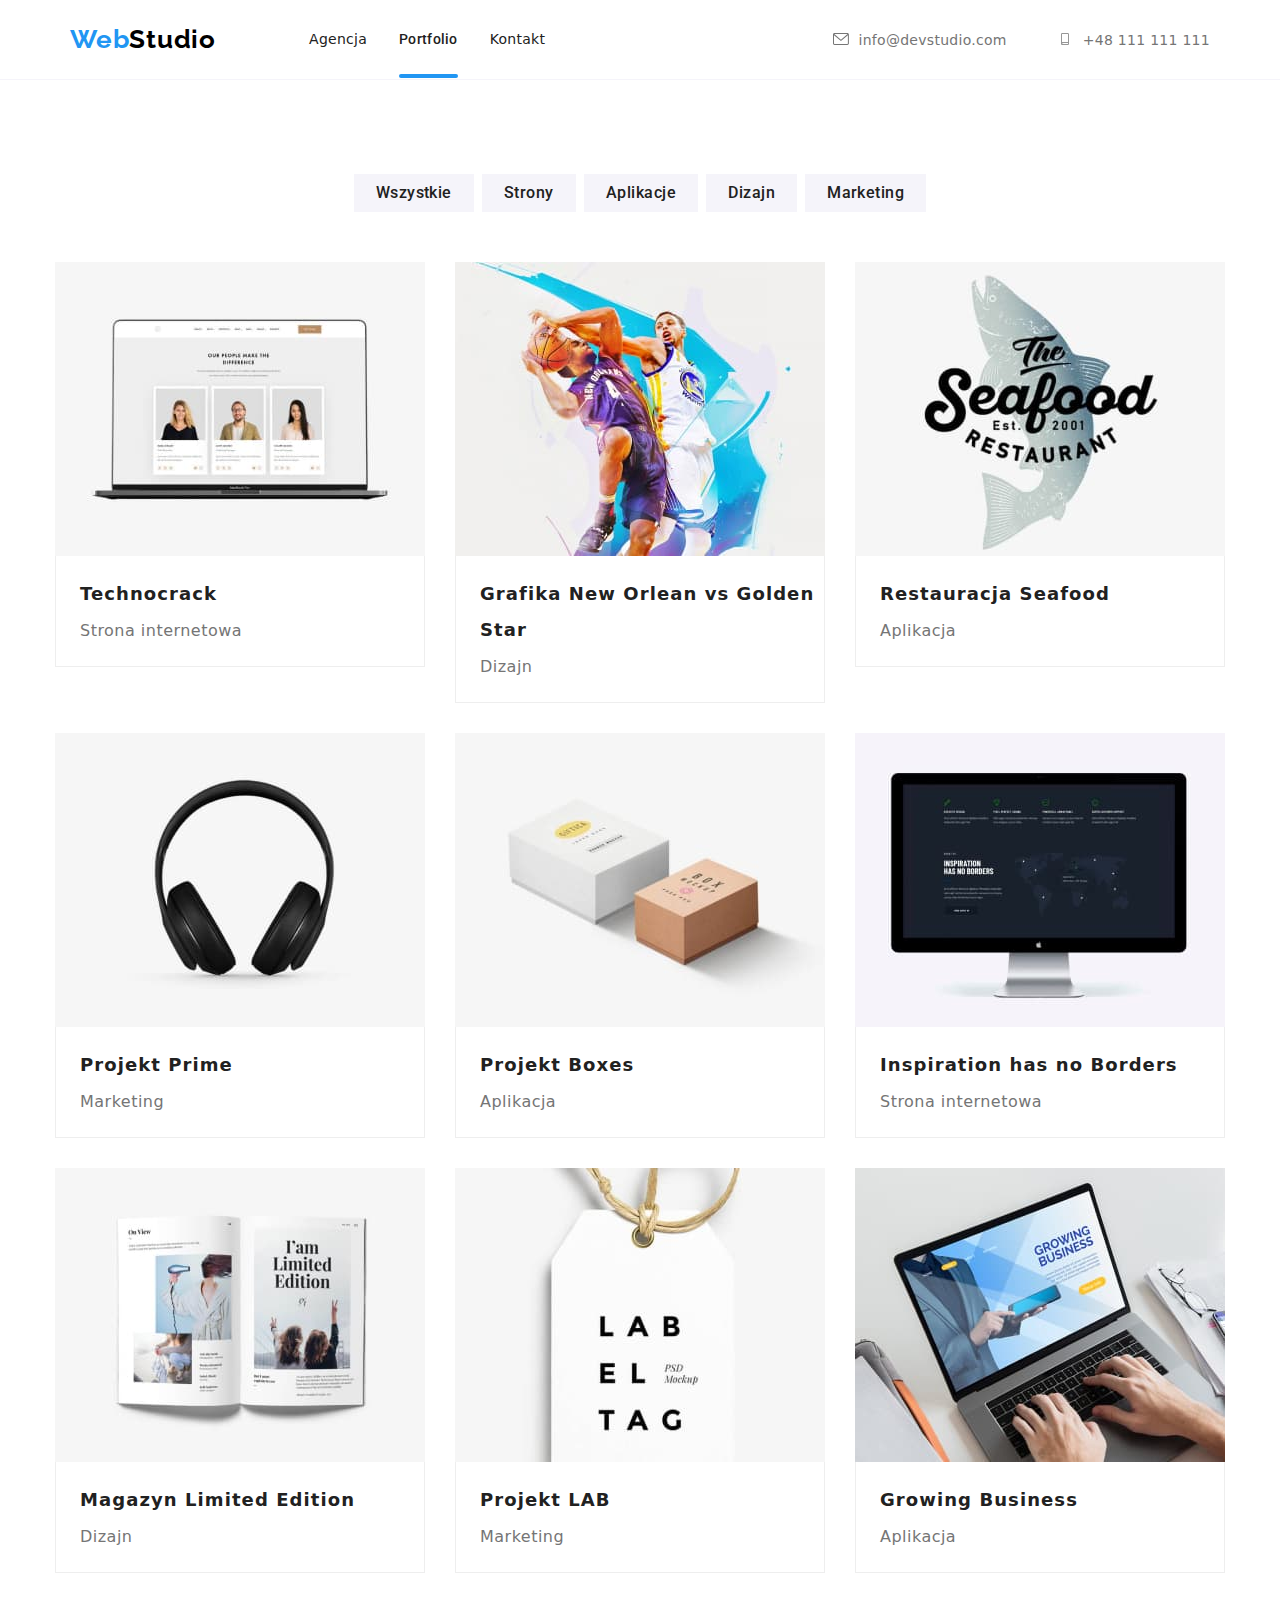
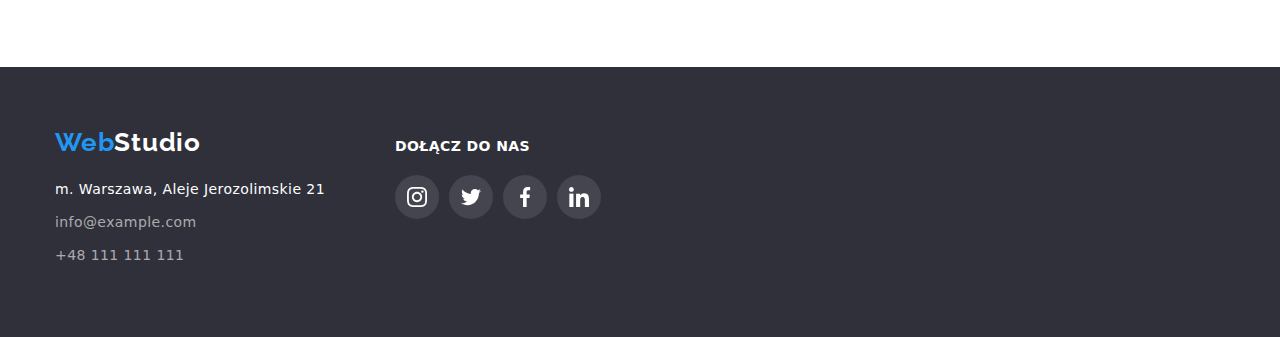
==== portfolio.html @ 225388a4 "Create portfolio.html" ====
<!DOCTYPE html>
<html lang="en">
  <head>
    <meta charset="UTF-8" />
    <meta http-equiv="X-UA-Compatible" content="IE=edge" />
    <meta name="viewport" content="width=device-width, initial-scale=1.0" />
    <link rel="stylesheet" href="./CSS/styles.css" />
    <link
      href="https://fonts.googleapis.com/css2?family=Raleway:wght@700&family=Roboto:wght@400;500;700;900&display=swap"
      rel="stylesheet"
    />
    <link
      rel="stylesheet"
      href="https://cdnjs.cloudflare.com/ajax/libs/modern-normalize/1.1.0/modern-normalize.min.css"
    />
    <title>Document</title>
  </head>
  <body>
    <header class="header">
      <div class="container">
        <section class="header_section">
          <nav class="navigation">
            <a class="navigation_link" href="index.html"> <span class="web">Web</span>Studio</a>
            <ul class="navigation_list">
              <li class="navigation_list_item">
                <a class="nav_list_link" href="index.html">Agencja</a>
              </li>
              <li class="navigation_list_item">
                <a class="nav_list_link navigation_link_2" href="portfolio.html">Portfolio</a>
              </li>
              <li class="navigation_list_item">
                <a class="nav_list_link" href="#">Kontakt</a>
              </li>
            </ul>
          </nav>
          <ul class="contacts_list">
            <li class="contacts_item">
              <a class="contacts_link" href="mailto:info@example.com">
                <svg class="header_icon" width="16px" height="12px">
                  <use href="./images/symbol-defs.svg#icon-envelope"></use></svg
                >info@devstudio.com</a
              >
            </li>
            <li class="contacts_item">
              <a class="contacts_link" href="tel:+48 111 111 111">
                <svg class="header_icon" width="16px" height="12px">
                  <use href="./images/symbol-defs.svg#icon-smartphone"></use></svg
                >+48 111 111 111</a
              >
            </li>
          </ul>
        </section>
      </div>
    </header>

    <main class="main">
      <div class="container">
        <section class="btn_section">
          <ul class="btn_list">
            <li><button class="btn" type="button">Wszystkie</button></li>
            <li><button class="btn" type="button">Strony</button></li>
            <li><button class="btn" type="button">Aplikacje</button></li>
            <li><button class="btn" type="button">Dizajn</button></li>
            <li><button class="btn" type="button">Marketing</button></li>
          </ul>
        </section>
        <section>
          <ul class="img_list">
            <li class="img_list_item_1">
              <div class="animation">
              <img class="img" src="images/img8.jpg" width="370" height="294" alt="Ekran" />
             <p class="animation_2">
                Technocrack jest popularną platformą wykorzystywaną do
                rozpowszechniania koronawirusa. Firmy wykorzystują tę
                platformę do celów szpiegowskich i ataków na niezabezpieczone
                serwery konkurencji
            </p>
          </div>
            <div>
              <h5 class="img_list_item_h5">Technocrack</h5>
              <p class="img_list_item_p">Strona internetowa</p>
            </div>
            </li>
            <li class="img_list_item_1">
              <div class="animation">
              <img
                class="img"
                src="images/img9.jpg"
                width="370"
                height="294"
                alt="Golden State vs New Orlean"
              />
              <p class="animation_2">
                Technocrack jest popularną platformą wykorzystywaną do
                rozpowszechniania koronawirusa. Firmy wykorzystują tę
                platformę do celów szpiegowskich i ataków na niezabezpieczone
                serwery konkurencji
            </p>
          </div>

            <div>
              <h5 class="img_list_item_h5">Grafika New Orlean vs Golden Star</h5>
              <p class="img_list_item_p">Dizajn</p>
              </div>
            </li>
            <li class="img_list_item_1">
                <div class="animation">
              <img
                class="img"
                src="images/img10.jpg"
                width="370"
                height="294"
                alt="Restauracja logo"
              />
               <p class="animation_2">
                Technocrack jest popularną platformą wykorzystywaną do
                rozpowszechniania koronawirusa. Firmy wykorzystują tę
                platformę do celów szpiegowskich i ataków na niezabezpieczone
                serwery konkurencji
            </p>
          </div>
          <div>
              <h5 class="img_list_item_h5">Restauracja Seafood</h5>
              <p class="img_list_item_p">Aplikacja</p>
              </div>
            </li>
            <li class="img_list_item_1">
              <div class="animation">
              <img class="img" src="images/img11.jpg" width="370" height="294" alt="Słuchawki" />
             <p class="animation_2">
                Technocrack jest popularną platformą wykorzystywaną do
                rozpowszechniania koronawirusa. Firmy wykorzystują tę
                platformę do celów szpiegowskich i ataków na niezabezpieczone
                serwery konkurencji
            </p>
            </div>
            <div>
              <h5 class="img_list_item_h5">Projekt Prime</h5>
              <p class="img_list_item_p">Marketing</p>
              </div>
            </li>
            <li class="img_list_item_1">
              <div class="animation">
              <img class="img" src="images/img12.jpg" width="370" height="294" alt="Boxy" />
              <p class="animation_2">
                Technocrack jest popularną platformą wykorzystywaną do
                rozpowszechniania koronawirusa. Firmy wykorzystują tę
                platformę do celów szpiegowskich i ataków na niezabezpieczone
                serwery konkurencji
            </p>
            </div>
            <div>
              <h5 class="img_list_item_h5">Projekt Boxes</h5>
              <p class="img_list_item_p">Aplikacja</p>
              </div>
            </li>
            <li class="img_list_item_1">
              <div class="animation">
              <img class="img" src="images/img13.jpg" width="370" height="294" alt="Monitor" />
             <p class="animation_2">
                Technocrack jest popularną platformą wykorzystywaną do
                rozpowszechniania koronawirusa. Firmy wykorzystują tę
                platformę do celów szpiegowskich i ataków na niezabezpieczone
                serwery konkurencji
            </p>
            </div>
            <div>
              <h5 class="img_list_item_h5">Inspiration has no Borders</h5>
              <p class="img_list_item_p">Strona internetowa</p>
              </div>
            </li>
            <li class="img_list_item_1">
              <div class="animation">
              <img class="img" src="images/img14.jpg" width="370" height="294" alt="Książka" />
             <p class="animation_2">
                Technocrack jest popularną platformą wykorzystywaną do
                rozpowszechniania koronawirusa. Firmy wykorzystują tę
                platformę do celów szpiegowskich i ataków na niezabezpieczone
                serwery konkurencji
            </p>
            </div>
            <div>
              <h5 class="img_list_item_h5">Magazyn Limited Edition</h5>
              <p class="img_list_item_p">Dizajn</p>
              </div>
            </li>
            <li class="img_list_item_1">
              <div class="animation">
              <img class="img" src="images/img15.jpg" width="370" height="294" alt="Etykieta" />
              <p class="animation_2">
                Technocrack jest popularną platformą wykorzystywaną do
                rozpowszechniania koronawirusa. Firmy wykorzystują tę
                platformę do celów szpiegowskich i ataków na niezabezpieczone
                serwery konkurencji
            </p>
            </div>
            <div>
              <h5 class="img_list_item_h5">Projekt LAB</h5>
              <p class="img_list_item_p">Marketing</p>
              </div>
            </li>
            <li class="img_list_item_1">
              <div class="animation">
              <img class="img" src="images/img16.jpg" width="370" height="294" alt="Laptop" />
              <p class="animation_2">
                Technocrack jest popularną platformą wykorzystywaną do
                rozpowszechniania koronawirusa. Firmy wykorzystują tę
                platformę do celów szpiegowskich i ataków na niezabezpieczone
                serwery konkurencji
            </p>
            </div>
            <div>
              <h5 class="img_list_item_h5">Growing Business</h5>
              <p class="img_list_item_p">Aplikacja</p>
              </div>
            </li>
          </ul>
        </section>
      </div>
    </main>
   
     <footer class="footer">
      <div class="container">
        <div class="footer__secondary">
        <div class="footer_contacts">
        <h3 class="h3_footer">
          <a class="navigation_link navigation_link--secondary" href="index.html">
            <span class="web">Web</span>Studio
          </a>
        </h3>
        <address class="address">
          <p class="address_p">m. Warszawa, Aleje Jerozolimskie 21</p>
          <ul class="address_list">
            <li class="address_list_item">
              <a class="address_link" href="mailto:info@example.com">info@example.com</a>
            </li>
            <li class="address_list_item">
              <a class="address_link" href="tel:+48 111 111 111">+48 111 111 111</a>
            </li>
          </ul>
          </div>
          <div class="footer_2">
            <span class="footer_2_header">Dołącz do nas</span>
        <ul class="footer_2_socialmedia">
            <li class="socialmedia_item">
                <a href=""  class="socialmedia_li_2">
                    <svg class="social_svg" width="44px" height="44px">
                        <use  width="20px"
                        height="20px"
                        x="12"
                        y="12"
                         href="./images/symbol-defs.svg#icon-instagram-2"></use>
                    </svg>
                </a>
            </li>
            <li class="socialmedia_item">
                <a href=""  class="socialmedia_li_2">
                    <svg class="social_svg" width="44px" height="44px">
                      <use width="20px"
                        height="20px"
                        x="12"
                        y="12" href="./images/symbol-defs.svg#icon-twitter-1"></use>
                    </svg>
                </a>
              </li>
              <li class="socialmedia_item">
                <a href=""  class="socialmedia_li_2">
                    <svg class="social_svg" width="44px" height="44px">
                        <use width="20px"
                        height="20px"
                        x="12"
                        y="12" href="./images/symbol-defs.svg#icon-facebook-1"></use>
                    </svg>
                </a>
              </li>
            <li class="socialmedia_item">
                <a href=""  class="socialmedia_li_2">
                  <svg class="social_svg" width="44px" height="44px">
                        <use width="20px"
                        height="20px"
                        x="12"
                        y="12" href="./images/symbol-defs.svg#icon-linkedin-1"></use>
                      </svg>
                </a>
            </li>
          </ul>
        </div>
        </div>
      </div>
    </address>
    </footer>
  </body>
</html>
---- CSS/styles.css ----
:root {
    --main-font:'Roboto', sans-serif;
    --secondary-font:'Raleway', sans-serif;
    --main-color:  #2196F3;
}

body {

    font-family: var(--main-font);
}


/* =======HEADER====== */
header {
    border-bottom: solid 1px #F5F4FA;
    width: 100%;
}


.container {
    width: 100%;
    max-width: 1200px;
    margin: 0 auto;
    padding: 0 15px;
    
}

img {
    display: block;
}
.section {
    padding-top: 94px;
    padding-bottom: 94px;
}



.header {
display: flex;
    align-items: center;
    height: 80px;
}


.header_section{
    width: 100%;
        max-width: 1200px;
        margin: 0 auto;
        padding: 0 15px;

        display: flex;
            align-items: center;
}

.navigation {

        display: flex;
        align-items: center;
        width: 50%;
        gap: 93px
}
    .navigation_list {
        
        display: flex;
            list-style: none;
            gap: 32px;
            margin: 0;
            padding: 0px;
        }


    
.navigation_link {

    font-family: 'Raleway';
        font-style: normal;
        font-weight: 700;
        font-size: 26px;
        line-height: 1.192;
        text-decoration: none;
        /* identical to box height */
    
        letter-spacing: 0.03em;
    
        color: #2196F3;
        color: #000000;

       
}

.navigation_link_2 {
    font-family: "Roboto";
        font-style: normal;
        color: var(--main-color);
        font-weight: 500;
        font-size: 14px;
        line-height: 1.14;
        letter-spacing: 0.02em;
        text-decoration: none;
        position: relative;
        transition: color 250ms cubic-bezier(0.4, 0, 0.2, 1)
    }


.navigation_link_2::after {
position: absolute;
    display: block;
    content: "";
    width: 100%;
    left: 0;
    right: 0;
    border-bottom: 4px solid var(--main-color);
    border-radius: 2px;
    bottom: -31px;
    margin: 0;
    cursor: default;
    pointer-events: none;
}


.web {
    color: #2196F3;
}
.nav_list_link {

   
        font-style: normal;
        font-weight: 500;
        font-size: 14px;
        line-height: 1.142;
        letter-spacing: 0.02em;
        text-decoration: none;
    
        color: #212121;
        transition: color 250ms cubic-bezier(0.4, 0, 0.2, 1),
        fill  250ms cubic-bezier(0.4, 0, 0.2, 1);
}

.nav_list_link:hover,
.nav_list_link:focus,
.contacts_link:hover,
.contacts_link:focus,
.header_icon:hover,
.header_icon:focus
 {
    color: var(--main-color);
    fill:var(--main-color);
}


.contacts_link:focus svg,
.contacts_link:hover svg {
    fill: var(--main-color);
}

/* .contacts_item:hover,
.contacts_item:focus {
    fill: var(--main-color);
    color: var(--main-color);
} */


.contacts_list {
   
    display: flex;
        margin-left: auto;
        gap: 50px;
        list-style: none;
        margin: 0;
        padding: 0px;
       
       margin-left: auto;
       align-items: center;
}
.contacts_link {
    display: flex;
align-items: center;
  
        font-style: normal;
        font-weight: 500;
        font-size: 14px;
        line-height: 1.142;
        letter-spacing: 0.02em;
        text-decoration: none;
    
        color: #757575;
    transition: color 250ms cubic-bezier(0.4, 0, 0.2, 1),
    fill 250ms cubic-bezier(0.4, 0, 0.2, 1);
}

.contacts_item {
    align-items:center ;
}

.header_icon {
    /* display:flex ; */
    /* justify-content: center; */
    align-items: center;
margin-right: 10px;
fill: #757575;
transition: color 250ms cubic-bezier(0.4, 0, 0.2, 1),
fill 250ms cubic-bezier(0.4, 0, 0.2, 1);

}

/* =======END HEADER====== */

/* =======MAIN====== */

ul,
ol {
    margin: 0;
    padding: 0
}

.background {
    
    display: flex;
    justify-content: center;
    
        /* margin-right: auto;
        margin-left: auto; */
}

.h1_section {
   background: #2F303A;
   
   width: 100%;
    height: 600px;
        display: flex;
        flex-direction: column;
        /* padding-top: 200px; */
       max-width: 1600px ;
        justify-content: center;
        align-items: center;
background-position: center;
background-repeat: no-repeat;
background-size:auto auto ;
        background-image: linear-gradient(to bottom, #2f303a66 0%, #2f303a66 100%),
                url("../images/backgrond.jpg");
                /* margin-right: 0;
    margin-left:0; */
 }
        
        
        

.h1 {
    
        width: 696px;
        /* height: 120px; */
        /* left: 452px;
        top: 200px;
        right: 452px;
        bottom: 280px; */

    font-style: normal;
        font-weight: 900;
        font-size: 44px;
        line-height: 1.363;
        /* or 136% */
    
        text-align: center;
        letter-spacing: 0.06em;
        text-transform: uppercase;
    
        color: #FFFFFF;
        margin:0 auto;
        
        padding-bottom: 30px;
}

.h1_btn {
    display: flex;
    /* top:350px;
    bottom: 200px; */
font-family: 'Roboto';
font-style: normal;
    font-weight: 700;
    font-size: 16px;
    line-height: 1.875;
    /* identical to box height, or 188% */
    height: 50px;
    width: 200px;
    justify-content: center;
    align-items: center;
    
    

 

    color: #FFFFFF;

    cursor: pointer;
  
    background-color:  #2196F3;;
box-shadow: 0px 4px 4px rgba(0, 0, 0, 0.15);
    border-radius: 4px;
   margin:0 auto

   
}

.list {
    list-style: none;
    display: flex;
        justify-content: center;
        gap: 30px;
        padding-top: 94px;
        margin: 0;
}

.list_item {
    display: inline-block;
}



.list_item_h4 {
    
    font-style: normal;
        font-weight: 700;
        font-size: 14px;
        line-height: 1.142;
        letter-spacing: 0.03em;
        text-transform: uppercase;
    
        color: #212121;
}

.list_item_p{
  
        font-style: normal;
        font-weight: 400;
        font-size: 14px;
        line-height: 1.714;
        /* or 171% */
    
        letter-spacing: 0.03em;
    
        color: #757575;
}

.heading {
  
        font-style: normal;
        font-weight: 700;
        font-size: 36px;
        line-height: 1.166;
        text-align: center;
        letter-spacing: 0.03em;
    
        color: #212121;
        padding-bottom: 50px;
        margin: 0;
        padding-top: 94px;
}

.img_list1 {
    list-style: none;
    display: flex;
    justify-content: center;
    gap: 30px;
    
        padding-bottom: 94px;
        margin: 0;
    
}

.img_list_item {
    display: inline-block;
        width: 370px;
        height: 294px;
        position: relative;
    }
        

.img_list_item:nth-child(1) {
    padding-left: 0px;
}

.img_list_item:nth-child(3) {
    padding-right: 0px;
}
.img{
    display: block;
        width: 370px;
        height: 294px;
}

.background_description{
    display: block;
        position: absolute;
        bottom: 0;
        left: 0;
        margin: 0px;
        font-weight: 700;
        font-size: 14px;
        line-height: 1.14;
        text-align: center;
        letter-spacing: 0.03em;
        text-transform: uppercase;
        color: #ffffff;
        padding: 27px 0;
        width: 370px;
        height: 70px;
        background: rgba(47, 48, 58, 0.8);
    }


.team_section {
   
    
        width: 100%;
        height: 648px;
        left: 0px;
        top: 1449px;
    
        background: #F5F4FA;
        justify-content: center;
        padding-bottom: 94px;
}
.socialmedia {

    display: flex;
        justify-content: center;
        margin-top: 16px;
        grid-gap: 10px;
        padding-bottom: 30px;
        list-style: none;
}

.socialmedia_item {
    background: rgba(255, 255, 255, 0.1);
    border-radius: 50%;
}

.socialmedia_li  {
    display: flex;
        width: 44px;
        height: 44px;
        border-radius: 50%;
        fill: #AFB1B8;
        
        transition: fill 250ms cubic-bezier(0.4, 0, 0.2, 1),
        background-color 250ms cubic-bezier(0.4, 0, 0.2, 1);
}

.socialmedia_li:hover,
.socialmedia_li:focus {
    fill:#FFFFFF;
background-color: #2196f3;
border-radius: 50%;
}
.heading_team {
font-style: normal;
    font-weight: 700;
    font-size: 36px;
    line-height: 1.166;
    text-align: center;
    letter-spacing: 0.03em;

    color: #212121;
    padding-bottom: 50px;

    margin: 0;
    padding-top:94px ;
}
.team_list_item {
    height: 428px;
background: #FFFFFF;
box-shadow: 0px 1px 3px rgba(0, 0, 0, 0.12), 0px 1px 1px rgba(0, 0, 0, 0.14), 0px 2px 1px rgba(0, 0, 0, 0.2);
    border-radius: 0px 0px 4px 4px;

}

.team_img_h5 {
   
        font-style: normal;
        font-weight: 500;
        font-size: 16px;
        line-height: 1.187;
        /* identical to box height */
    
        text-align: center;
        letter-spacing: 0.03em;
    
        color: #212121;
        padding-top: 25px;
        margin: 0;
}

.team_list {
list-style: none;
display: flex;
    justify-content: center;
    gap: 30px;
    margin: 0;
    padding: 0px;
}


.team_img_p {
  
        font-style: normal;
        font-weight: 400;
        font-size: 16px;
        line-height: 1.187;
        /* identical to box height */
    
        text-align: center;
        letter-spacing: 0.03em;
    
        color: #757575;
        padding-top: 10px;
        margin: 0;
}

.btn_section {
    display: flex;
    justify-content: center;
}

.btn_list {
    list-style: none;
    display: flex;
   
    margin: 0;
    padding-top: 94px;
    padding-left: 0px;
    padding-bottom: 50px;
    gap: 8px;
}

.btn {
font-family: 'Roboto';
        font-style: normal;
        font-weight: 500;
        font-size: 16px;
        line-height: 1.625;
        /* identical to box height, or 162% */
    padding: 6px 22px;
        
        text-align: center;
        letter-spacing: 0.03em;
    
        color: #212121;

        background: #F5F4FA;
           
            cursor: pointer;
            border: 0;
            transition: color 250ms cubic-bezier(0.4, 0, 0.2, 1),
            box-shadow  250ms cubic-bezier(0.4, 0, 0.2, 1),
            background 250ms cubic-bezier(0.4, 0, 0.2, 1);
            
}



.btn:hover,
.btn:focus {
    font-family: 'Roboto';
        font-style: normal;
        font-weight: 500;
        font-size: 16px;
        line-height: 1.625;
        /* identical to box height, or 162% */
    
        text-align: center;
        letter-spacing: 0.03em;
    
        color: #FFFFFF;

        background: #2196F3;
            /* shadow-middle */
        
            box-shadow: 0px 3px 1px rgba(0, 0, 0, 0.1), 0px 1px 2px rgba(0, 0, 0, 0.08), 0px 2px 2px rgba(0, 0, 0, 0.12);
            
            cursor: pointer;
}

.img_list {
    display: flex;
    justify-content: center;
    flex-wrap: wrap;
    gap:30px;
    margin: 0;
    list-style: none;
    padding: 0;
    padding-bottom: 94px;

 
}

.img_list_item_1 {
justify-content: center;
width: 370px;
    background: #FFFFFF;
        
        transition: box-shadow 250ms cubic-bezier(0.4, 0, 0.2, 1)
        
       
}

.img_list_item_h5 {
    
        font-style: normal;
        font-weight: 700;
        font-size: 18px;
        line-height: 2;
        /* identical to box height, or 200% */
    
        letter-spacing: 0.06em;
    
        color: #212121;
        padding-top: 20px;
        padding-left: 24px;
        margin: 0;
        
        border-left: solid 1px #EEEEEE;
        border-right:solid 1px #EEEEEE;

}

.img_list_item_p {
    
        font-style: normal;
        font-weight: 400;
        font-size: 16px;
        line-height: 1.875;
        /* identical to box height, or 188% */
    
        letter-spacing: 0.03em;
        padding-top: 4px;
        padding-left: 24px;
        margin: 0;
    
        color: #757575;
        border-left: solid 1px #EEEEEE;
            border-right: solid 1px #EEEEEE;
            border-bottom:solid 1px #EEEEEE ;
            padding-bottom: 20px;
}

.clients_header {
font-style: normal;
font-weight: 700;
    font-size: 36px;
    line-height: 1.166;


    display: flex;
    text-align: center;
    justify-content: center;
    padding-top: 94px;
}

.clients_list{
    display: flex;
    list-style: none;
    justify-content: center;
    align-items: center;
    gap: 30px;
    padding-bottom: 94px;
}

.client {

   
        border-radius: 4px;
        width: 170px;
        height: 92px;
        margin: auto;
       
    }
 
    .client_a {
        border: 1px solid #afb1b8;
            border-radius: 4px;
            width: 170px;
            height: 92px;
            display: flex;
            align-items: center;
            justify-content: center;
            transition: border-color 250ms cubic-bezier(0.4, 0, 0.2, 1),
             fill 250ms cubic-bezier(0.4, 0, 0.2, 1);
    }

        .client_a:hover ,
        .client_a:focus {
border-color: #2196F3;
/* fill: #2196F3; */
                }
   .client_a:hover .client_svg,
   .client_a:focus .client_svg {
    fill: #2196F3;
   }

   .client_svg:hover,
   .client_svg:focus {
    fill: #2196F3;
   }
    .client_svg {
        fill: #afb1b8;
        transition: 
                fill 250ms cubic-bezier(0.4, 0, 0.2, 1);
    }


    .animation {
        position: relative;
            overflow: hidden;
            transition: transform 250ms cubic-bezier(0.4, 0, 0.2, 1);
    }
    

    .animation_2 {
        position: absolute;
            top: 0;
            left: 0;
            width: 100%;
            height: 100%;
            background: rgba(33, 150, 243, 0.9);
            font-size: 18px;
            line-height: 1.56;
            color: #FFFFFF;
            padding: 49px 45px 49px 24px;
            transform: translateY(100%);
            transition: transform 250ms cubic-bezier(0.4, 0, 0.2, 1);
            /* transform: translateY(0) */
   margin: 0;
        }


        .animation:hover .animation_2 {
            transform: translateY(0)
        }
 
    .animation:hover {

        transform: translateY(0);
    }

    .img_list_item_1:hover,
    .img_list_item_1:focus {

        box-shadow: 0px 1px 1px rgba(0, 0, 0, 0.12),
                0px 4px 4px rgba(0, 0, 0, 0.06),
                1px 4px 6px rgba(0, 0, 0, 0.16);
            cursor: pointer;
    }
/* =======END MAIN====== */

/* =======FOOTER====== */

.navigation_link--secondary {
    display: flex;
    color: #FFFFFF;
    /* padding: 60px 1240px 20px 215px; */
    margin: 0;
    /* padding-top: 60px; */
   margin-bottom: 20px;
}

.footer {
    display: column;
    justify-content: center;
    background: #2F303A;
   padding-top: 60px;
   padding-bottom: 60px;
        width: 1600px;
        /* height: 252px; */
        /* top: 1628px;
        left: 0px; */
        /* top: 2097px; */
        width: 100%;
        
}

.footer__secondary {
    display: flex;
    align-items: baseline;
}

.footer_contacts {
    display: inline-block;
}

.h3_footer {
    margin: 0;
}

.address {
    
    margin: 0;
   
    /* padding-left: 215px; */
    
}

.address_list {
    list-style: none;
    gap: 9px;
    padding-left: 0%;
    margin: 0;
    padding: 0px;
}

.address_p {
   
        font-style: normal;
        font-weight: 400;
        font-size: 14px;
        line-height: 1.714;
        /* or 171% */
    
        letter-spacing: 0.03em;
    
        color: #FFFFFF;
        margin: 0;
        padding-bottom: 9px;
}

.address_list_item {
    padding-bottom: 9px;
}

.address_link {
    
        font-style: normal;
        font-weight: 400;
        font-size: 14px;
        line-height: 1.714;
        text-decoration: none;
        /* or 171% */
    
        letter-spacing: 0.03em;
    
        color: rgba(255, 255, 255, 0.6);
        transition: color 250ms cubic-bezier(0.4, 0, 0.2, 1);
}
 
.address_link:hover,
.address_link:focus {
    color: #2196F3;
    
}

.footer_2 {
    padding-left: 70px;
    /* margin-bottom: 70px; */
        display: inline-block;
        font-weight: 700;
        font-size: 14px;
        line-height: 1.14;
        letter-spacing: 0.03em;
        text-transform: uppercase;
        color: #ffffff;
       
}

.footer_2_socialmedia {
    display: flex;
        gap: 10px;
        list-style: none;
        padding-top: 20px;
        /* margin-top: 20px; */
}



.social_svg {
    fill: white;
}

.socialmedia_li_2 {
    display: flex;
    width: 44px;
    height: 44px;
    border-radius: 50%;
    transition: background-color 250ms cubic-bezier(0.4, 0, 0.2, 1);
}

.socialmedia_li_2:hover,
.socialmedia_li_2:focus {
    background-color:#2196f3 ;
    
    border-radius: 50%;
}
/* =======END FOOTER====== */

/* ======MODAL WIDOW====== */

.backdrop {
    position: fixed;
    left: 0;
    top: 0;
    width: 100%;
    height: 100%;
    background-color: rgba(0, 0, 0, 0.2);
    transition: opacity 500ms cubic-bezier(0.4, 0, 0.2, 1),
        visibility 500ms cubic-bezier(0.4, 0, 0.2, 1);
    opacity: 1;
    visibility: visible;
}
.modal_window{
  position:absolute;
    top:50%;
    left:50%;
    transform: translate(-50%, -50%);
    width:528px;
    height:581px;
    background-color: #ffffff;
    box-shadow: 0px 1px 3px rgba(0, 0, 0, 0.12), 
                0px 1px 1px rgba(0, 0, 0, 0.14),
                0px 2px 1px rgba(0, 0, 0, 0.2);
    border-radius: 4px;
 }

 .close-btn {
     position: absolute;
     top: 8px;
     right: 8px;
     width: 30px;
     height: 30px;
     background-color: #ffffff;
     border: 1px solid rgba(0, 0, 0, 0.1);
     border-radius: 50%;
     cursor: pointer;
 }

 .is-hidden{
    opacity: 0;
    visibility: hidden;
    pointer-events: none;
 }
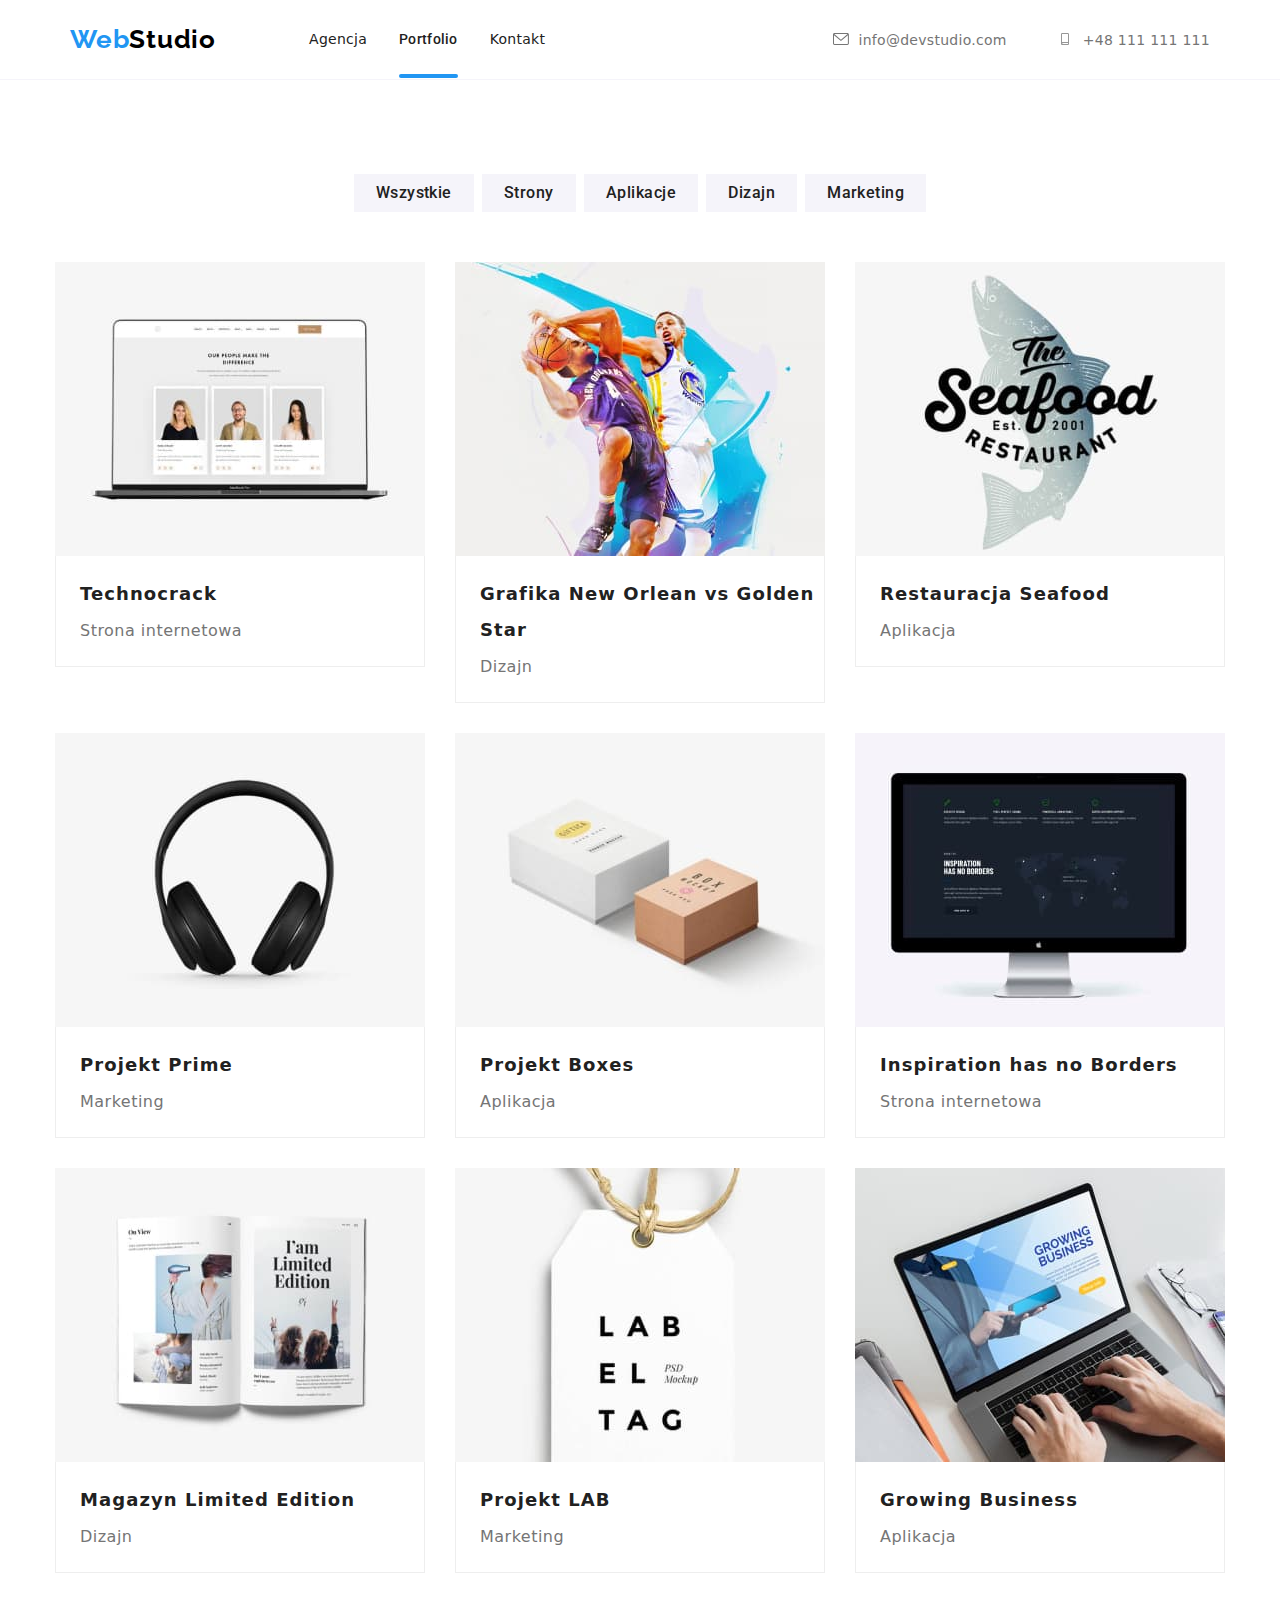
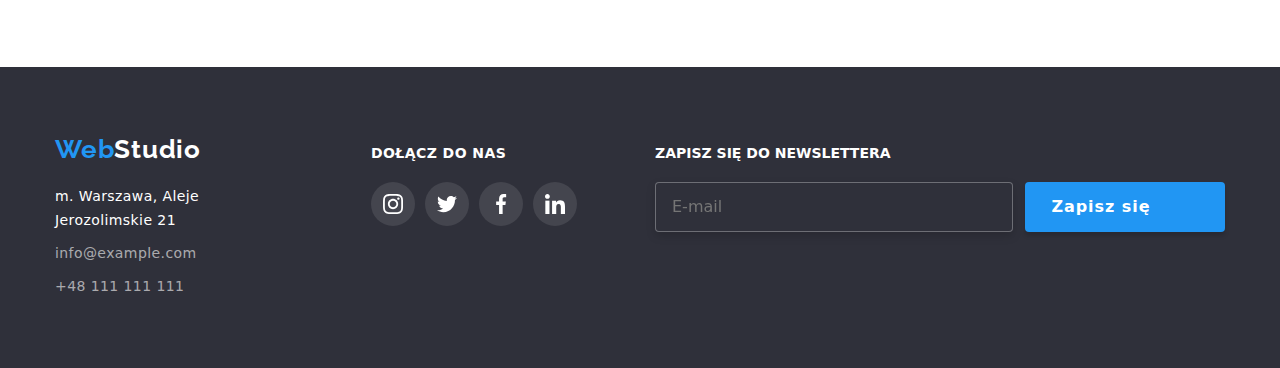
==== commit ea4a686f: "Update portfolio.html" ====
--- a/portfolio.html
+++ b/portfolio.html
@@ -285,6 +285,22 @@
             </li>
           </ul>
         </div>
+        <div class="footer_3">
+          <h4 class="newsletter_header">Zapisz się do newslettera</h4>
+            <form name="newsletter" autocomplete="on" class="newsletter_form">
+                <label>
+                    <input type="email" name="email" placeholder="E-mail" class="newsletter_input" />
+                </label>
+                <button type="submit" class="newsletter_button">
+                  Zapisz się
+                  <a href="">
+                  <svg width="24" height="24" class="newsletter_icon">
+                    <use href="./images/symbol-defs.svg#icon-icon-send-1"></use>
+                  </svg>
+                </a>
+                </button>
+              </form>
+            </div>
         </div>
       </div>
     </address>
--- a/CSS/styles.css
+++ b/CSS/styles.css
@@ -888,6 +888,66 @@
     
     border-radius: 50%;
 }
+
+.footer_3 {
+    display: inline-block;
+   
+    margin-left: 78px;
+}
+
+.newsletter_header {
+    font-weight: 700;
+    line-height: 1.14;
+    font-size: 14px;
+    color: #FFFFFF;
+    text-transform: uppercase;
+    margin-bottom: 20px;
+}
+
+.newsletter_form {
+    display: flex;
+    align-items: center;
+}
+
+.newsletter_input {
+    width: 358px;
+    height: 50px;
+    border: 1px solid rgba(255, 255, 255, 0.3);
+    filter: drop-shadow(0px 4px 4px rgba(0, 0, 0, 0.15));
+    border-radius: 4px;
+    background-color:#2f303a;
+    font-size: 16px;
+    line-height: 1.25;
+    color: rgba(255, 255, 255, 0.6);
+    padding: 15px 16px;
+    margin-right: 12px;
+}
+
+.newsletter_button {
+    width: 200px;
+    height: 50px;
+    background: #2196F3;
+    box-shadow: 0px 4px 4px rgba(0, 0, 0, 0.15);
+    fill: #ffffff;
+    color: #ffffff;
+    border-radius: 4px;
+    /* margin-left: 12px; */
+    padding: 10px;
+    border: none;
+    display: flex;
+    align-items: center;
+    text-align: center;
+    justify-content: center;
+    font-weight: 700;
+    font-size: 16px;
+    line-height: 1.88;
+    letter-spacing: 0.06em;
+    cursor: pointer;
+}
+.newsletter_icon {
+    margin-left: 24px;
+    fill: #FFFFFF;
+}
 /* =======END FOOTER====== */
 
 /* ======MODAL WIDOW====== */
@@ -936,4 +996,125 @@
     pointer-events: none;
  }
 
- + .modal_header {
+     font-weight: 700;
+     font-size: 20px;
+     line-height: 1.15;
+     top: 50%;
+     left: 50%;
+     letter-spacing: 0.03em;
+     text-align: center;
+     margin-top: 40px;
+     margin-left: 40px;
+     margin-right: 40px;
+     margin-bottom: 0px;
+     color: #212121;
+ }
+
+ .modal_form {
+     display: flex;
+     flex-direction: column;
+     justify-content: center;
+     padding: 12px 40px 0 40px;
+    }
+   
+    .modal_label {
+        display: block;
+        font-size: 12px;
+        line-height: 1.17;
+        letter-spacing: 0.01em;
+        color: #757575;
+        margin-bottom: 4px;
+}
+    
+    .form_modal_ {
+        position: relative;
+        margin-bottom: 10px;
+    }
+
+        .modal_input {
+            width: 448px;
+            height: 40px;
+            border: 1px solid rgba(33, 33, 33, 0.2);
+            border-radius: 4px;
+            padding: 12px 12px 12px 42px;
+            transition: border-color 250ms cubic-bezier(0.4, 0, 0.2, 1);
+        }
+    
+                .icon_1 {
+                    position: absolute;
+                    bottom: 20px;
+                    left: 15px;
+                    transform: translateY(50%);
+                    fill: #212121;
+                }
+        
+                .icon_2 {
+                    position: absolute;
+                    bottom: 20px;
+                    left: 14.27px;
+                    transform: translateY(50%);
+                    fill: #212121;
+                }
+        
+                .icon-3 {
+                    position: absolute;
+                    bottom: 20px;
+                    left: 13.5px;
+                    transform: translateY(50%);
+                    fill: #212121;
+                }
+
+                .modal_box{
+                  margin-top: 4px;
+                 margin-bottom: 20px;}
+      
+                 .modal_comment {
+            width: 448px;
+            height: 120px;
+            resize: none;
+            border: 1px solid rgba(33, 33, 33, 0.2);
+            font-size: 12px;
+            border-radius: 4px;
+            padding: 12px 16px 12px 16px;
+            transition: border-color 250ms cubic-bezier(0.4, 0, 0.2, 1);
+        }
+
+                .agreement_label {
+                    cursor: pointer;
+                    position: relative;
+                    display: inline-flex;
+                    align-items: center;
+                    justify-content: space-between;
+                }
+
+
+                 .agreement {
+                     
+                   
+                     display: block;
+                     width: 16px;
+                     height: 15px;
+                     margin-right: 8px;}
+
+                   .modal_button_send {
+                       width: 200px;
+                       height: 50px;
+                       background-color: #2196f3;
+                       box-shadow: 0px 4px 4px rgba(0, 0, 0, 0.15);
+                       border-radius: 4px;
+                       font-weight: 700;
+                       font-size: 16px;
+                       line-height: 1.88;
+                       letter-spacing: 0.06em;
+                       color: #ffffff;
+                       border: none;
+                       margin: 0 auto;
+                       cursor: pointer;
+                       margin-top: 30px;
+                       transition: background-color 250ms cubic-bezier(0.4, 0, 0.2, 1);
+                       display: flex;
+                       align-items: center;
+                       text-align: center;
+                       justify-content: center;
+                   }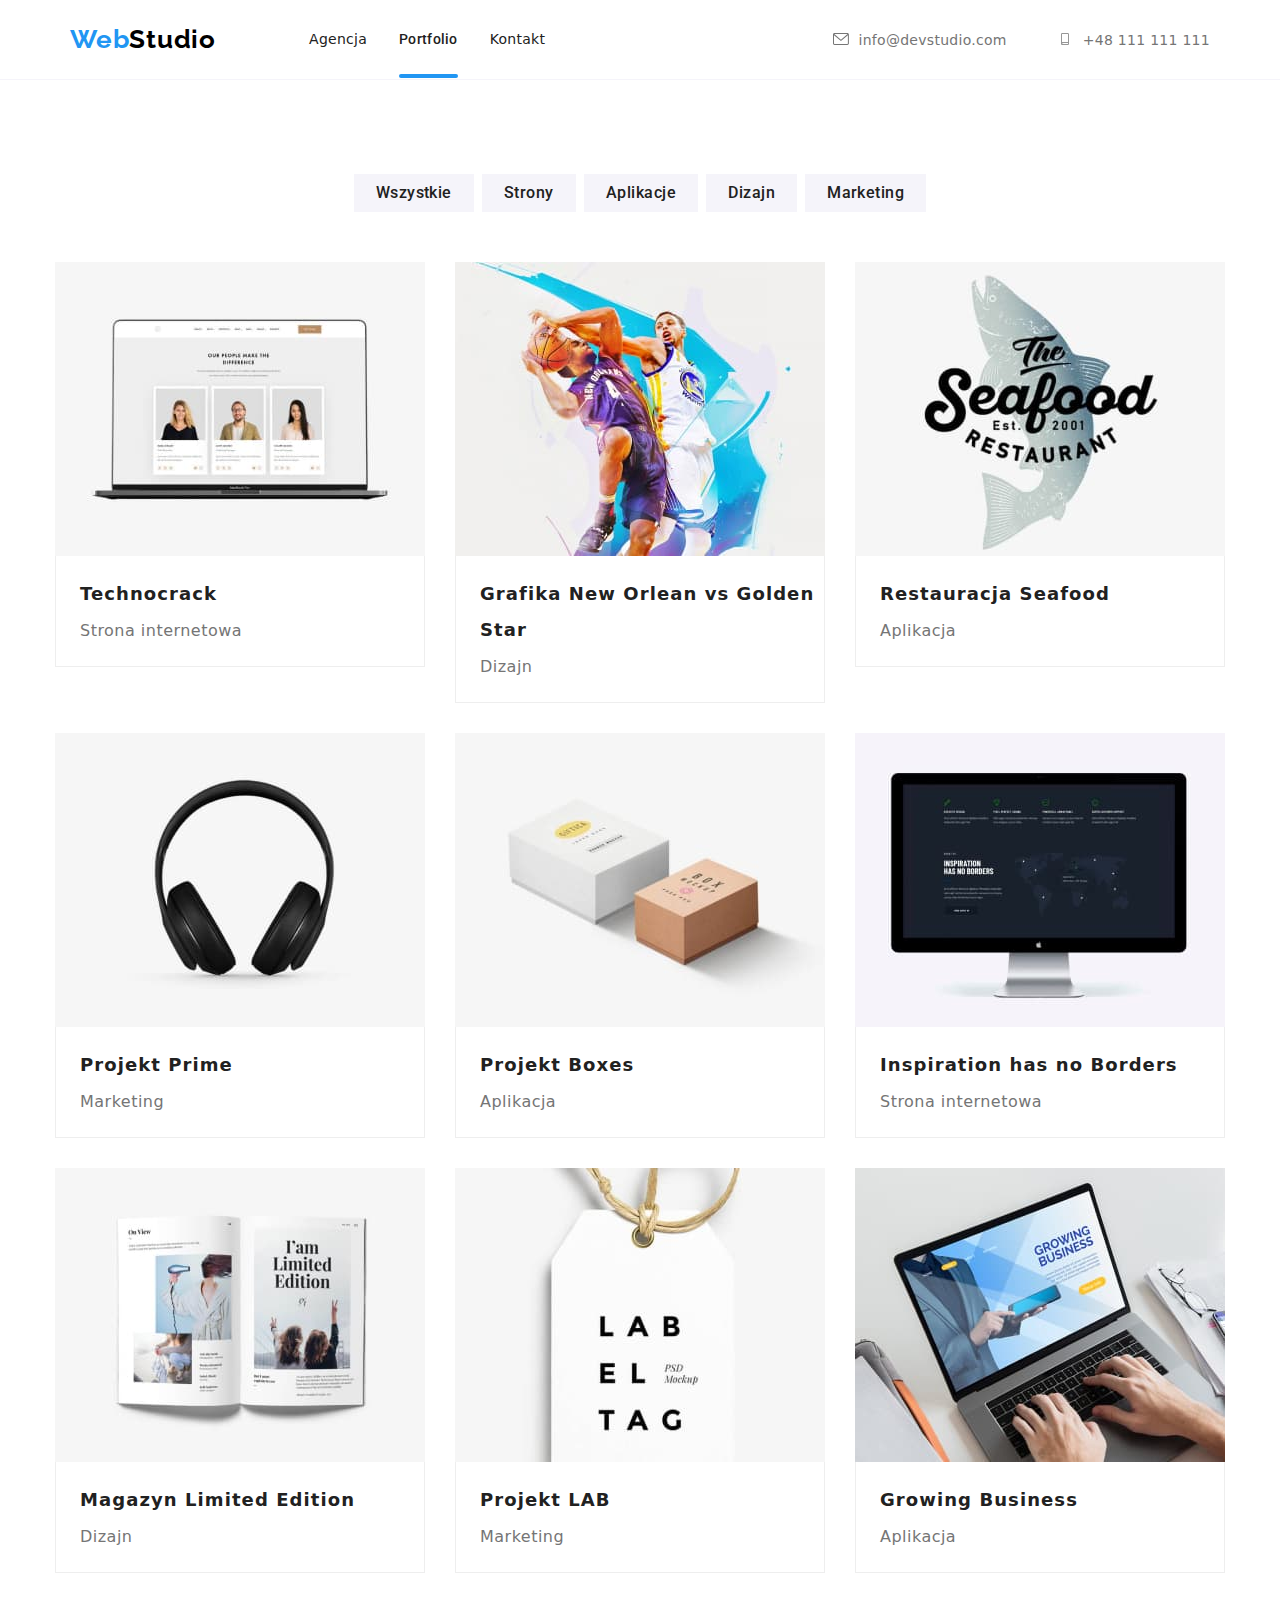
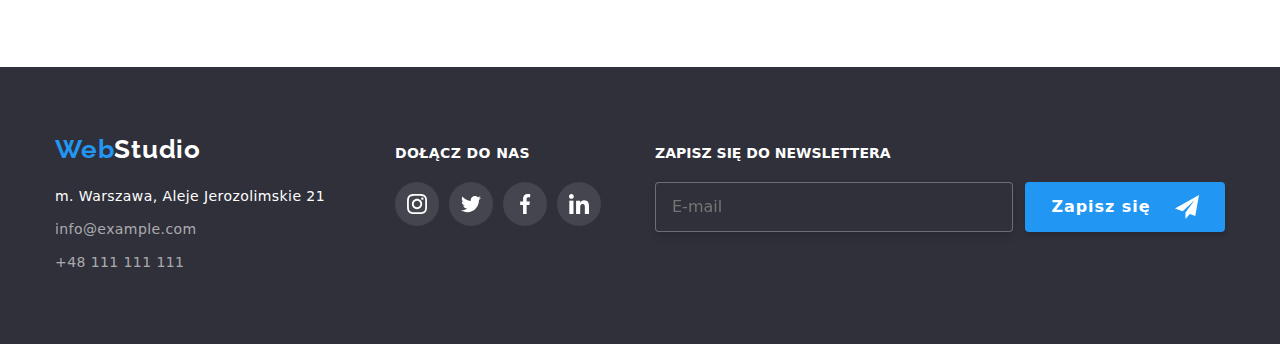
==== commit 806442b3: "Update portfolio.html" ====
--- a/portfolio.html
+++ b/portfolio.html
@@ -292,16 +292,16 @@
                     <input type="email" name="email" placeholder="E-mail" class="newsletter_input" />
                 </label>
                 <button type="submit" class="newsletter_button">
-                  Zapisz się
-                  <a href="">
-                  <svg width="24" height="24" class="newsletter_icon">
-                    <use href="./images/symbol-defs.svg#icon-icon-send-1"></use>
+                  <p class="textt"> Zapisz się </p> 
+                  
+                  <svg width="24" height="24" class="icon_send">
+                    <use href="./images/symbol-defs.svg#icon_send"></use>
                   </svg>
-                </a>
+            
                 </button>
               </form>
             </div>
-        </div>
+            </div>
       </div>
     </address>
     </footer>
--- a/CSS/styles.css
+++ b/CSS/styles.css
@@ -892,7 +892,8 @@
 .footer_3 {
     display: inline-block;
    
-    margin-left: 78px;
+    /* margin-left: 78px; */
+    margin-left: auto;
 }
 
 .newsletter_header {
@@ -944,9 +945,15 @@
     letter-spacing: 0.06em;
     cursor: pointer;
 }
-.newsletter_icon {
-    margin-left: 24px;
+
+
+.icon_sned {
+    padding-left: 24px;
     fill: #FFFFFF;
+}
+
+.textt {
+    margin-right: 24px;
 }
 /* =======END FOOTER====== */
 
@@ -1026,7 +1033,31 @@
         color: #757575;
         margin-bottom: 4px;
 }
-    
+
+/* .modal_form:hover,
+.modal_form:focus {
+   color: #2196F3;
+}
+     */
+         .form_modal_:hover>.modal_input,
+         .form_modal_:focus-within>.modal_input,
+         .form_modal_:hover>.modal_comment,
+         .form_modal_:focus-within>.modal_comment,
+         .form_modal_:hover>.modal_icon,
+         .form_modal_:focus-within>.modal_icon {
+             fill: #2196f3;
+             border-color: #2196f3;
+             outline: none;
+         }
+
+
+
+
+
+
+
+
+
     .form_modal_ {
         position: relative;
         margin-bottom: 10px;
@@ -1057,7 +1088,7 @@
                     fill: #212121;
                 }
         
-                .icon-3 {
+                .icon_3 {
                     position: absolute;
                     bottom: 20px;
                     left: 13.5px;
@@ -1091,11 +1122,28 @@
 
                  .agreement {
                      
-                   
+                   appearance: none;
                      display: block;
                      width: 16px;
                      height: 15px;
-                     margin-right: 8px;}
+                     margin-right: 8px;
+                    border: 1px solid black;
+                    border-radius: 2px;
+                    position: relative;
+                                     
+                    }
+
+                
+
+                    .agreement:checked {
+                        display: block;
+                       
+                        background-image: url("data:image/svg+xml,%0A%3Csvg width='16' height='15' viewBox='0 0 16 15' fill='none' xmlns='http://www.w3.org/2000/svg'%3E%3Crect width='16' height='15' rx='2' fill='%232196F3'/%3E%3Cpath d='M3.95703 7.75166L3.88825 7.68604L3.81923 7.75141L2.93123 8.59258L2.85486 8.66492L2.93097 8.73753L6.42671 12.0724L6.49574 12.1382L6.56476 12.0724L14.069 4.91352L14.1449 4.84116L14.069 4.76881L13.1873 3.92764L13.1183 3.86183L13.0493 3.92761L6.49577 10.1735L3.95703 7.75166Z' fill='white' stroke='white' stroke-width='0.2'/%3E%3C/svg%3E%0A");
+                        margin-right: 8px;
+                    
+                    }
+                    
+
 
                    .modal_button_send {
                        width: 200px;
@@ -1112,9 +1160,16 @@
                        margin: 0 auto;
                        cursor: pointer;
                        margin-top: 30px;
+                       margin-bottom: 40px;
                        transition: background-color 250ms cubic-bezier(0.4, 0, 0.2, 1);
                        display: flex;
                        align-items: center;
                        text-align: center;
                        justify-content: center;
-                   }+                   }
+
+                   .agreement_link {
+                    color: #2196F3;
+                   }
+    
+                   